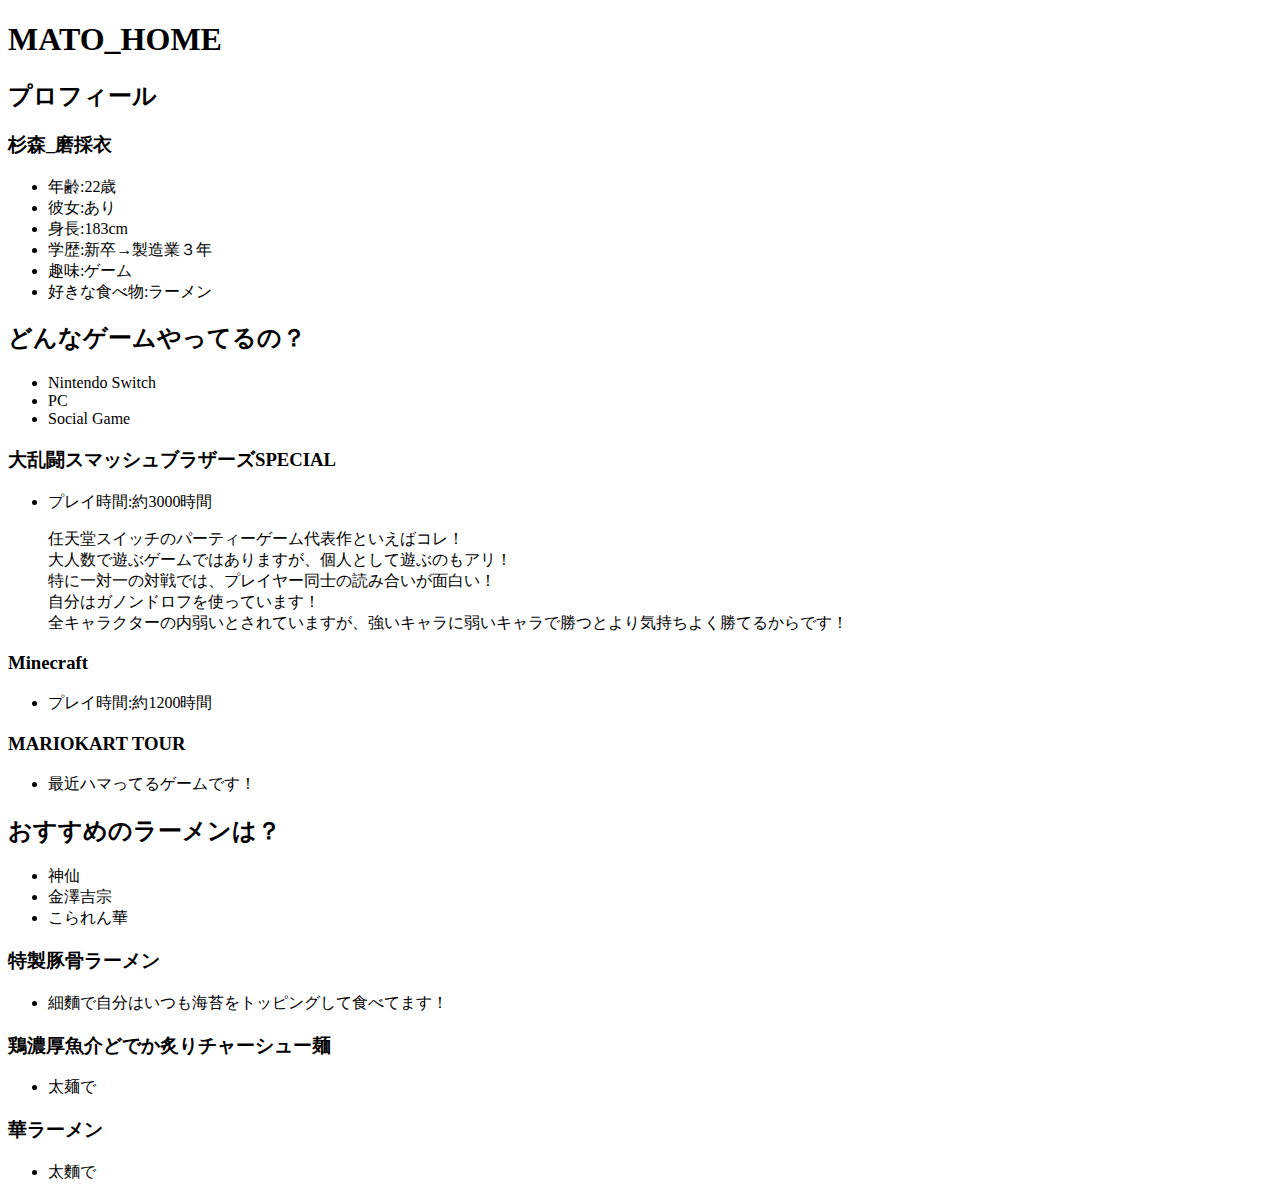
==== index.html @ 201be575 "htmlファイルを作成しました" ====
<!DOCTYPE html>
<html lang="ja">
<head>
  <meta charset="UTF-8">
  <meta http-equiv="X-UA-Compatible" content="IE=edge">
  <meta name="viewport" content="width=device-width, initial-scale=1.0">
  <title>MatoiSugimori_page</title>
  <!-- スタイルシートを読み込む -->
  <link rel="stylesheet" href="tab.css">
</head>
<body>
  <h1 class="title">MATO_HOME</h1>
  <div class="cp_common" ></div>
  <!--プロフィール-->
  <h2 class="unit_title">プロフィール</h2>
  <div class="profile">
    <h3 class="my_name">杉森_磨採衣</h3>
    <ul class="self_introduction_item">
      <li class="item">年齢:22歳</li>
      <li class="item">彼女:あり</li>
      <li class="item">身長:183cm</li>
      <li class="item">学歴:新卒→製造業３年</li>
      <li class="item">趣味:ゲーム</li>
      <li class="item">好きな食べ物:ラーメン</li>
    </ul>
  </div>
  <div class="cp_common"></div>
  <!-- ゲーム紹介タブ -->
  <h2 class="unit_title">どんなゲームやってるの？</h2>
  <div class="tab">
    <ul class="tab_menu">
      <li class="tab_menu_item is_active" data-tab="01">Nintendo Switch</li>
      <li class="tab_menu_item" data-tab="02">PC</li>
      <li class="tab_menu_item" data-tab="03">Social Game</li>
    </ul>
    <div class="tab_panel">
      <div class="tab_panel_box tab_panel_box001 is_show" data-panel="01">
        <h3 class="subtitle">大乱闘スマッシュブラザーズSPECIAL</h3>
        <ul class="tab_panel_text">
          <li>プレイ時間:約3000時間</li>
          <p>任天堂スイッチのパーティーゲーム代表作といえばコレ！
          <br>大人数で遊ぶゲームではありますが、個人として遊ぶのもアリ！
          <br>特に一対一の対戦では、プレイヤー同士の読み合いが面白い！
          <br>自分はガノンドロフを使っています！
          <br>全キャラクターの内弱いとされていますが、強いキャラに弱いキャラで勝つとより気持ちよく勝てるからです！
        </ul>
      </div>
      <div class="tab_panel_box tab_panel_box002" data-panel="02">
        <h3 class="subtitle">Minecraft</h3>
        <ul class="tab_panel_text">
          <li>プレイ時間:約1200時間</li>
          <p>

          </p>
        </ul>
      </div>
      <div class="tab_panel_box tab_panel_box003" data-panel="03">
        <h3 class="subtitle">MARIOKART TOUR</h3>
        <ul class="tab_panel_text">
          <li>最近ハマってるゲームです！</li>
          <p>

          </p>
        </ul>
      </div>
    </div>
  </div>
  <div class="cp_common"></div>
  <!--ラーメン紹介-->
  <h2 class="unit_title">おすすめのラーメンは？</h2>
  <div class="tab">
    <ul class="tab_menu">
      <li class="tab_menu_item is_active" data-tab="01">神仙</li>
      <li class="tab_menu_item" data-tab="02">金澤吉宗</li>
      <li class="tab_menu_item" data-tab="03">こられん華</li>
    </ul>
    <div class="tab_panel">
      <div class="tab_panel_box tab_panel_box001 is_show" data-panel="01">
        <h3 class="subtitle">特製豚骨ラーメン</h3>
        <ul class="tab_panel_text">
          <li>細麵で自分はいつも海苔をトッピングして食べてます！</li>
        </ul>
      </div>
      <div class="tab_panel_box tab_panel_box002" data-panel="02">
        <h3 class="subtitle">鶏濃厚魚介どでか炙りチャーシュー麺</h3>
        <ul class="tab_panel_text">
          <li>太麺で</li>
        </ul>
      </div>
      <div class="tab_panel_box tab_panel_box003" data-panel="03">
        <h3 class="subtitle">華ラーメン</h3>
        <ul class="tab_panel_text">
          <li>太麵で</li>
        </ul>
      </div>
    </div>
  </div>


  <!-- スクリプトを読み込む -->
  <script src="tab.js"></script>
</body>
</html>
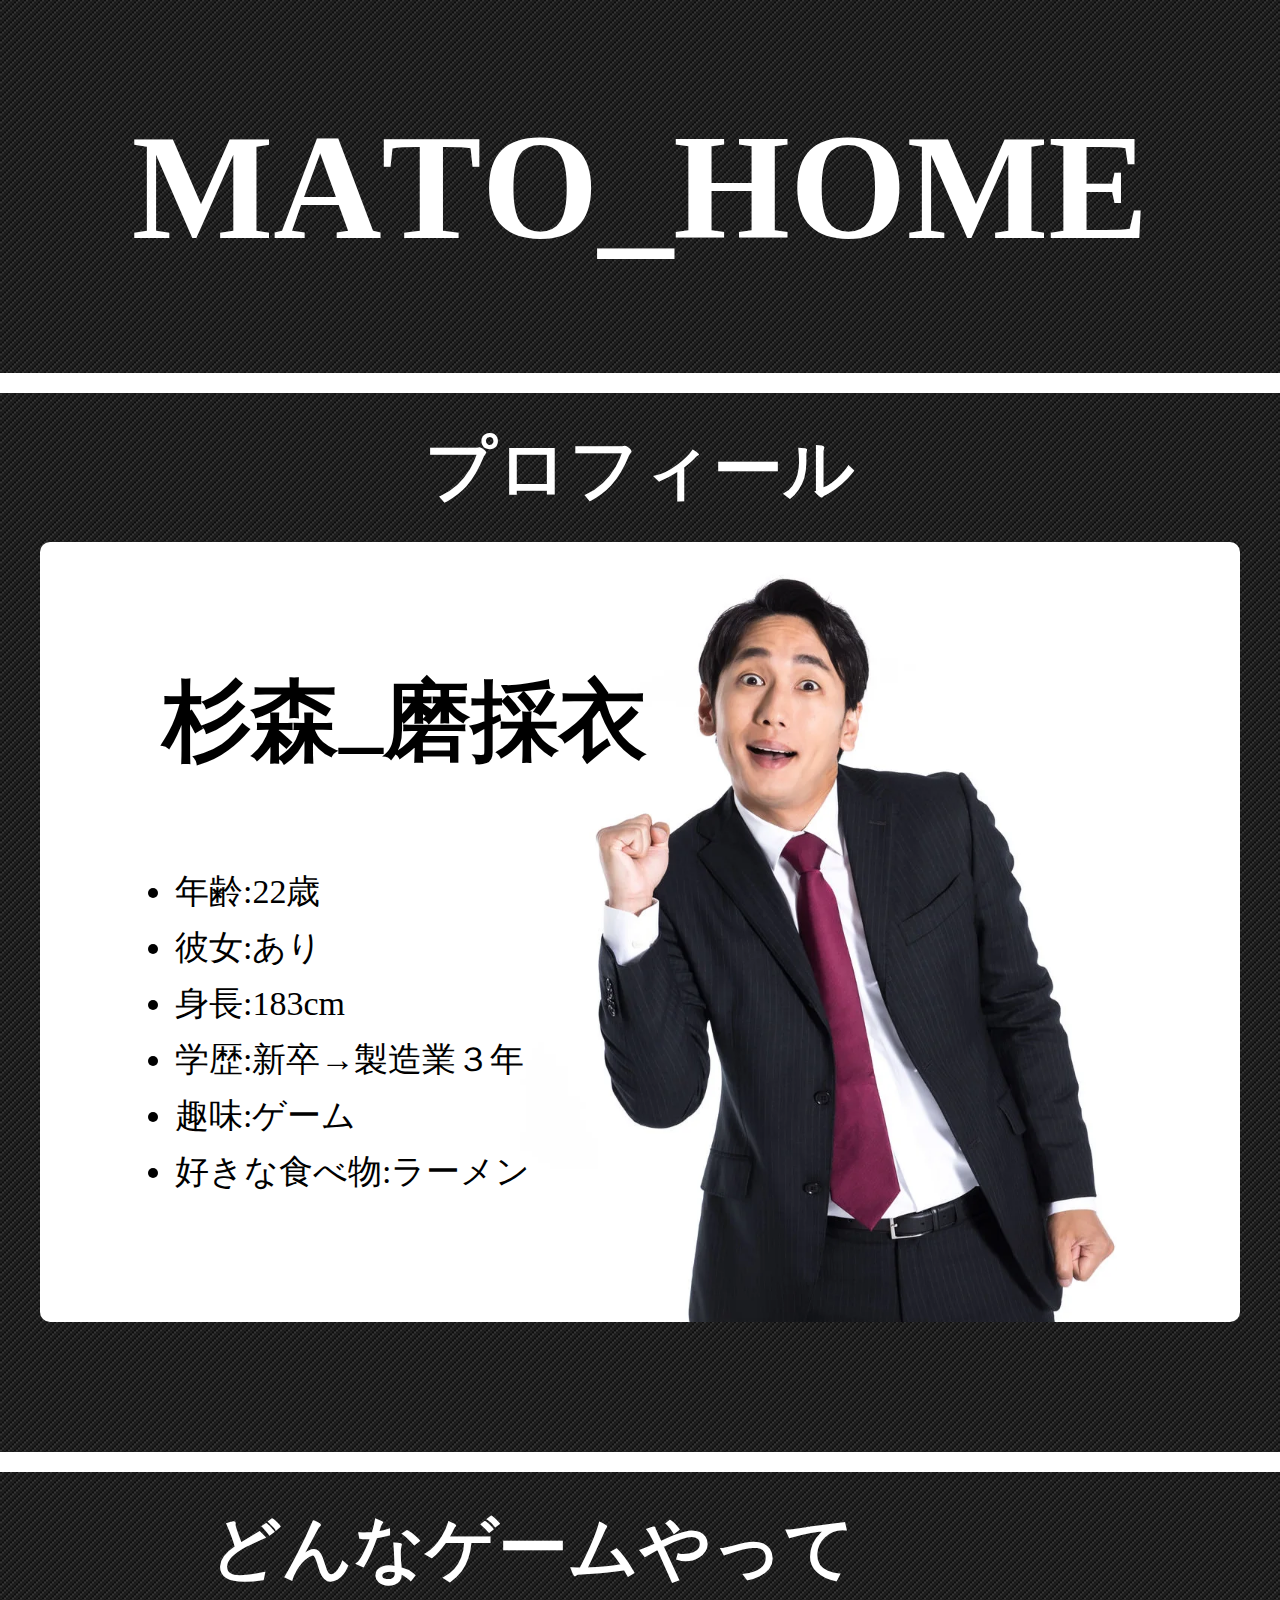
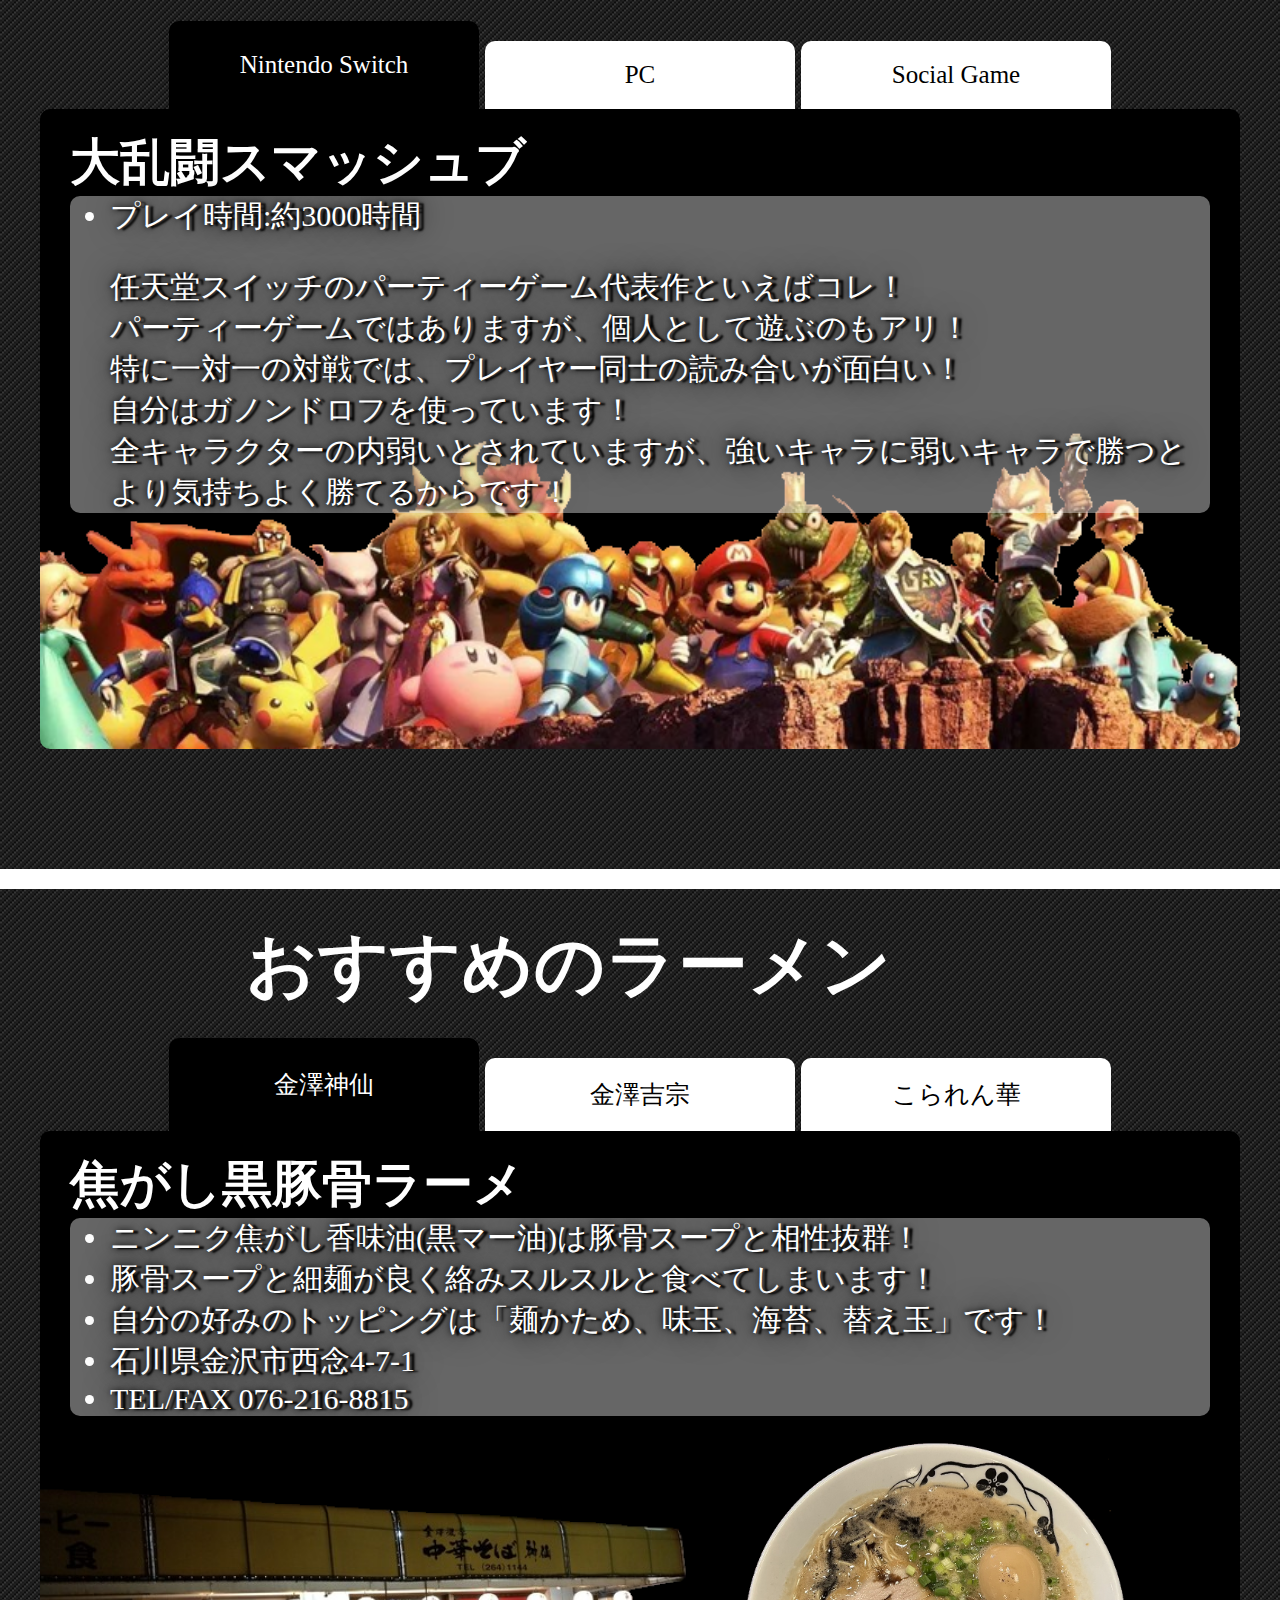
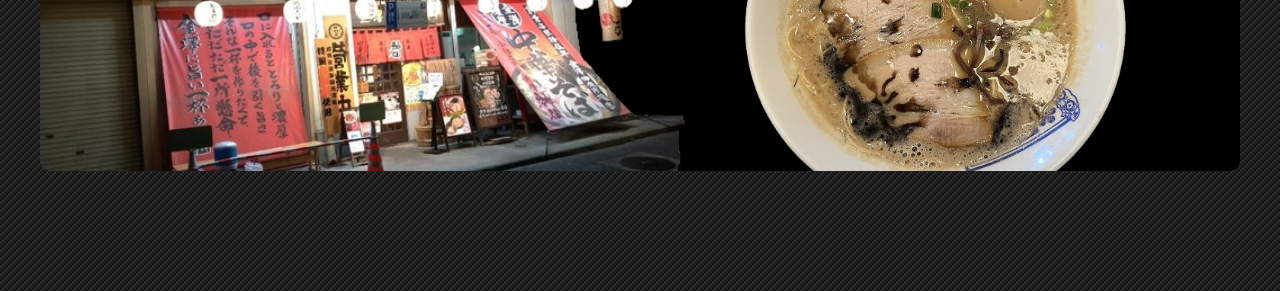
==== commit 3d62cd4c: "html css js ファイル訂正しました" ====
--- a/index.html
+++ b/index.html
@@ -6,15 +6,16 @@
   <meta name="viewport" content="width=device-width, initial-scale=1.0">
   <title>MatoiSugimori_page</title>
   <!-- スタイルシートを読み込む -->
+  <link rel="stylesheet" href="reset.css"><!--リセットcssを先に読み込む --> 
   <link rel="stylesheet" href="tab.css">
 </head>
 <body>
-  <h1 class="title">MATO_HOME</h1>
+  <h1 class="title js_text_anime">MATO_HOME</h1>
   <div class="cp_common" ></div>
   <!--プロフィール-->
-  <h2 class="unit_title">プロフィール</h2>
-  <div class="profile">
-    <h3 class="my_name">杉森_磨採衣</h3>
+  <h2 class="unit_title js_text_anime">プロフィール</h2>
+  <div class="profile ">
+    <h3 class="my_name js_text_anime">杉森_磨採衣</h3>
     <ul class="self_introduction_item">
       <li class="item">年齢:22歳</li>
       <li class="item">彼女:あり</li>
@@ -26,7 +27,7 @@
   </div>
   <div class="cp_common"></div>
   <!-- ゲーム紹介タブ -->
-  <h2 class="unit_title">どんなゲームやってるの？</h2>
+  <h2 class="unit_title js_text_anime">どんなゲームやってるの？</h2>
   <div class="tab">
     <ul class="tab_menu">
       <li class="tab_menu_item is_active" data-tab="01">Nintendo Switch</li>
@@ -34,63 +35,77 @@
       <li class="tab_menu_item" data-tab="03">Social Game</li>
     </ul>
     <div class="tab_panel">
-      <div class="tab_panel_box tab_panel_box001 is_show" data-panel="01">
-        <h3 class="subtitle">大乱闘スマッシュブラザーズSPECIAL</h3>
-        <ul class="tab_panel_text">
+      <div class="tab_panel_box tab_panel_box001 game_img01 is_show" data-panel="01">
+        <h3 class="subtitle js_text_anime">大乱闘スマッシュブラザーズSPECIAL</h3>
+        <ul class="tab_panel_text ">
           <li>プレイ時間:約3000時間</li>
           <p>任天堂スイッチのパーティーゲーム代表作といえばコレ！
-          <br>大人数で遊ぶゲームではありますが、個人として遊ぶのもアリ！
+          <br>パーティーゲームではありますが、個人として遊ぶのもアリ！
           <br>特に一対一の対戦では、プレイヤー同士の読み合いが面白い！
           <br>自分はガノンドロフを使っています！
           <br>全キャラクターの内弱いとされていますが、強いキャラに弱いキャラで勝つとより気持ちよく勝てるからです！
         </ul>
       </div>
-      <div class="tab_panel_box tab_panel_box002" data-panel="02">
+      <div class="tab_panel_box tab_panel_box002 game_img02" data-panel="02">
         <h3 class="subtitle">Minecraft</h3>
         <ul class="tab_panel_text">
           <li>プレイ時間:約1200時間</li>
-          <p>
-
+          <p>とにかく自由度が高く大人気作品のオープンワールドゲームです！
+          <br>ブロックで出来た世界の中で冒険をしたり、畑をしたりゲームの中で新しい人生を歩めます！
+          <br>大人数でモンスターを倒しに行ったりもでき、子供から大人まで楽しめる内容になっています！
           </p>
         </ul>
       </div>
-      <div class="tab_panel_box tab_panel_box003" data-panel="03">
+      <div class="tab_panel_box tab_panel_box003 game_img03" data-panel="03">
         <h3 class="subtitle">MARIOKART TOUR</h3>
         <ul class="tab_panel_text">
           <li>最近ハマってるゲームです！</li>
-          <p>
-
-          </p>
+          <p>マリオカートがスマホで気軽に遊べます！
+          <br>始めたばかりですが、画質が本当にキレイだと思います！ゲーム機の画質とほぼ変わりません！
+              そして、スーパーファミコンから3DSまでのコースも追加されており、幅広いです!
+          <br>ちょっとした待ち時間に出来るので、暇つぶしにもってこいのゲームです！</p>
         </ul>
       </div>
     </div>
   </div>
   <div class="cp_common"></div>
   <!--ラーメン紹介-->
-  <h2 class="unit_title">おすすめのラーメンは？</h2>
+  <h2 class="unit_title js_text_anime">おすすめのラーメンは？</h2>
   <div class="tab">
     <ul class="tab_menu">
-      <li class="tab_menu_item is_active" data-tab="01">神仙</li>
+      <li class="tab_menu_item is_active" data-tab="01">金澤神仙</li>
       <li class="tab_menu_item" data-tab="02">金澤吉宗</li>
       <li class="tab_menu_item" data-tab="03">こられん華</li>
     </ul>
     <div class="tab_panel">
-      <div class="tab_panel_box tab_panel_box001 is_show" data-panel="01">
-        <h3 class="subtitle">特製豚骨ラーメン</h3>
+      <div class="tab_panel_box tab_panel_box001 gourmet_img01 is_show" data-panel="01">
+        <h3 class="subtitle js_text_anime">焦がし黒豚骨ラーメン</h3>
         <ul class="tab_panel_text">
-          <li>細麵で自分はいつも海苔をトッピングして食べてます！</li>
+          <li>ニンニク焦がし香味油(黒マー油)は豚骨スープと相性抜群！</li>
+          <li>豚骨スープと細麺が良く絡みスルスルと食べてしまいます！</li>
+          <li>自分の好みのトッピングは「麺かため、味玉、海苔、替え玉」です！</li>
+          <li>石川県金沢市西念4-7-1</li>
+          <li>TEL/FAX 076-216-8815</li>
         </ul>
       </div>
-      <div class="tab_panel_box tab_panel_box002" data-panel="02">
+      <div class="tab_panel_box tab_panel_box002 gourmet_img02" data-panel="02">
         <h3 class="subtitle">鶏濃厚魚介どでか炙りチャーシュー麺</h3>
         <ul class="tab_panel_text">
-          <li>太麺で</li>
+          <li>どデカチャーシューと国産鶏のうまみを凝縮させ素材にこだわったスープ！</li>
+          <li>太麵と魚介系スープが日ごろの疲れを吹き飛ばしてくれます！</li>
+          <li>ご飯とお供に食べることをおすすめします！</li>
+          <li>石川県金沢市鞍月３丁目２７</li>
+          <li>TEL/FAX 076-266-3661</li>
         </ul>
       </div>
-      <div class="tab_panel_box tab_panel_box003" data-panel="03">
+      <div class="tab_panel_box tab_panel_box003 gourmet_img03" data-panel="03">
         <h3 class="subtitle">華ラーメン</h3>
         <ul class="tab_panel_text">
-          <li>太麵で</li>
+          <li>ふるさとの富山県で一番食べていた醤油ラーメンです！</li>
+          <li>分厚く大きなチャーシュー以外にデカい角煮が入っておりボリューミーです！</li>
+          <li>太麵で何より、スープが水のように飲めてしまいます！</li> 
+          <li>富山県富山市荒川新町４−１７</li>
+          <li>TEL/FAX 080-2958-4317</li>
         </ul>
       </div>
     </div>
--- a/tab.css
+++ b/tab.css
@@ -0,0 +1,227 @@
+body {
+  background-image: url(images/carbon022-768x576.jpg);
+  background-size: 20%;
+  background-position: center;
+  background-repeat: repeat;
+  margin: 0;
+  margin-top: 90px;
+}
+
+.unit_title {
+  display: flex;
+  justify-content: center;
+  font-size: 70px;
+  color: #ffffff;
+  margin-bottom: 0px;
+  padding-bottom: 25px;
+  margin-top: 30px;
+}
+
+.unit_title:hover {
+  color: rgb(99, 99, 99);
+}
+
+.cp_common {
+  border-style: solid;
+  border-color: rgb(255, 255, 255);
+  border-width: 20px 0 0 0;
+  /* margin-bottom: 190px; */
+}
+
+.title {
+  display: flex;
+  justify-content: center;
+  font-size: 150px;
+  color: #ffffff;
+}
+
+.title:hover {
+  color: rgb(99, 99, 99);
+}
+
+.profile {
+  color: #ffffff;
+  font-size: 20px;
+  background-image: url(images/kuchikomi819_TP_V.webp);
+  background-position: center;
+  background-repeat: no-repeat;
+  border-top-left-radius: 10px;
+  border-top-right-radius: 10px;
+  border-bottom-left-radius: 10px;
+  border-bottom-right-radius: 10px;
+  height: 780px;
+  width: 1200px;
+  background-size: 100%;
+  margin: 0 auto;
+  margin-bottom: 130px;
+  /* magin bottom など */
+}
+
+
+.my_name {
+  display: flex;
+  justify-content: center;
+  color: black;
+  font-size: 88px;
+  margin-right: 470px;
+  margin-top: 0px;
+  padding-top: 120px;
+}
+
+.self_introduction_item {
+  margin-top: 60px;
+  color: black;
+  font-size: 34px;
+  margin-left: 95px;
+}
+
+.item{
+  margin-bottom: 10px;
+}
+
+.tab {
+    max-width: 1200px;
+    max-height: 740px;
+    margin: 0 auto;
+    margin-bottom: 120px;
+    /* margin-top: 270px; */
+  }
+  
+  /* タブメニュー */
+.tab_menu {
+  display: flex;
+  align-items: flex-end; /* メニューを下揃え */
+  justify-content: center;
+  min-height: 50px; /* メニュー切替時にタブがズレないように */
+  padding: 0;
+  margin: 0;
+  font-size: 25px;
+  white-space: nowrap;
+}
+
+.tab_menu_item {
+  list-style: none;
+  width: 200px;
+  padding: 20px 55px; /* メニューに高さを付ける */
+  text-align: center;
+  margin-right: 6px;
+  background-color: #ffffff;
+  border-top-left-radius: 10px;
+  border-top-right-radius: 10px;
+  cursor: pointer;
+  transition: all .3s; /* アニメーション */
+}
+
+.tab_menu_item:last-of-type {
+  margin-right: 0px;
+}
+
+/* is-activeがついている時のスタイル */
+.tab_menu_item.is_active {
+  background-color: rgb(0, 0, 0);
+  color: #ffffff;
+  padding: 30px 55px;
+}
+
+/* タブパネル */
+.tab_panel {
+  width: 100%;
+  font-size: 20px;
+}
+
+.tab_panel_box {
+  min-height: 620px;
+  padding: 10px 30px;
+  border-radius: 10px;
+}
+
+.tab_panel_text {
+  font-size: 30px;
+  margin-top: 0px;
+  text-shadow: 5px 1px 2px rgb(2, 2, 2), 0 0 1em rgb(0, 0, 0), 0 0 0.2em rgb(0, 0, 0);
+  background-color: rgba(255,255,255,0.4);
+  border-top-left-radius: 10px;
+  border-top-right-radius: 10px;
+  border-bottom-left-radius: 10px;
+  border-bottom-right-radius: 10px;
+}
+
+.tab_panel_box001 {
+  display: none;
+  color: #ffffff;
+}
+
+.tab_panel_box002 {
+  display: none;
+  color: #ffffff;
+}
+
+.tab_panel_box003 {
+  display: none;
+  color: #ffffff;
+}
+
+.game_img01 {
+  background: url(images/スクリーンショット\ 2023-11-07\ 204958.png);
+  background-repeat: no-repeat;
+  background-size: 100%;
+  background-color: rgb(0, 0, 0);
+  background-position: 0px 80px ;
+}
+
+.game_img02 {
+  background: url(images/スクリーンショット\ 2023-11-07\ 204823.png);
+  background-repeat: no-repeat;
+  background-size: 109%;
+  background-color: rgb(0, 0, 0);
+}
+
+.game_img03 {
+  background: url(images/maxresdefault.png);
+  background-repeat: no-repeat;
+  background-size: 79%;
+  background-color: rgb(0, 0, 0);
+  background-position: 254px 227px ;
+}
+
+.gourmet_img01 {
+  background: url(images/S__20529167_0.png), url(images/640x640_rect_116047180.png);
+  background-repeat: no-repeat, no-repeat;
+  background-size: 47%, 60%;
+  background-color: black;
+  background-position: 617px 285px, 0px 238px;
+}
+
+.gourmet_img02 {
+  background: url(images/dodeka_nboshi_900.png), url(images/A00000114.png);
+  background-repeat: no-repeat, no-repeat;
+  background-size: 52%, 60%;
+  background-color: black;
+  background-position: 580px 170px, -38px 247px;
+}
+
+.gourmet_img03 {
+  background: url(images/S__20529167_0.png), url(images/640x640_rect_160432786.png);
+  background-repeat: no-repeat, no-repeat;
+  background-size: 75%, 48%;
+  background-color: black;
+  background-position: 445px 42px, 0px 348px;
+}
+
+/* is-showがついている時のスタイル */
+.tab_panel_box.is_show {
+  display: block;
+}
+
+.subtitle {
+  font-size: 50px;
+  margin-bottom: 0px;
+  margin-top: 10px;
+}
+
+/*アニメーション*/
+
+.js_text_anime span {
+  opacity: 0;
+  transition: 1.5s;
+}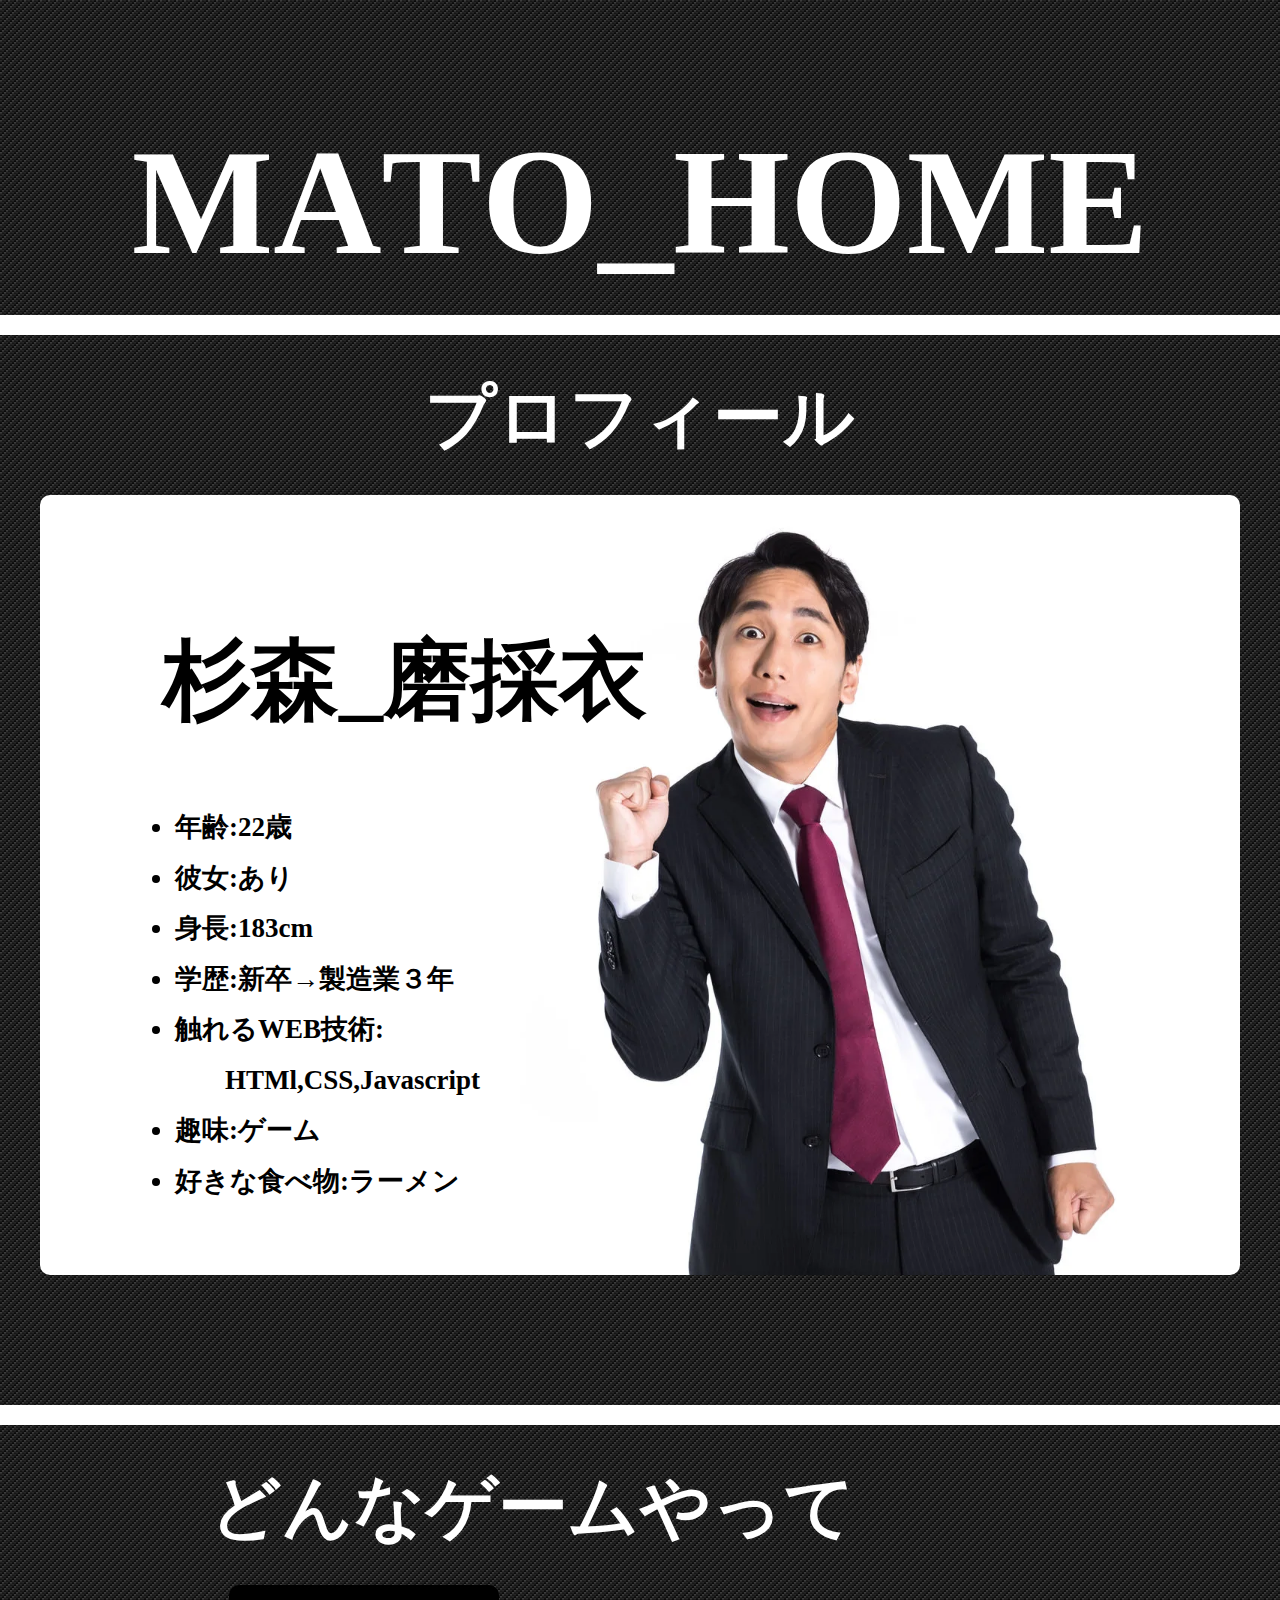
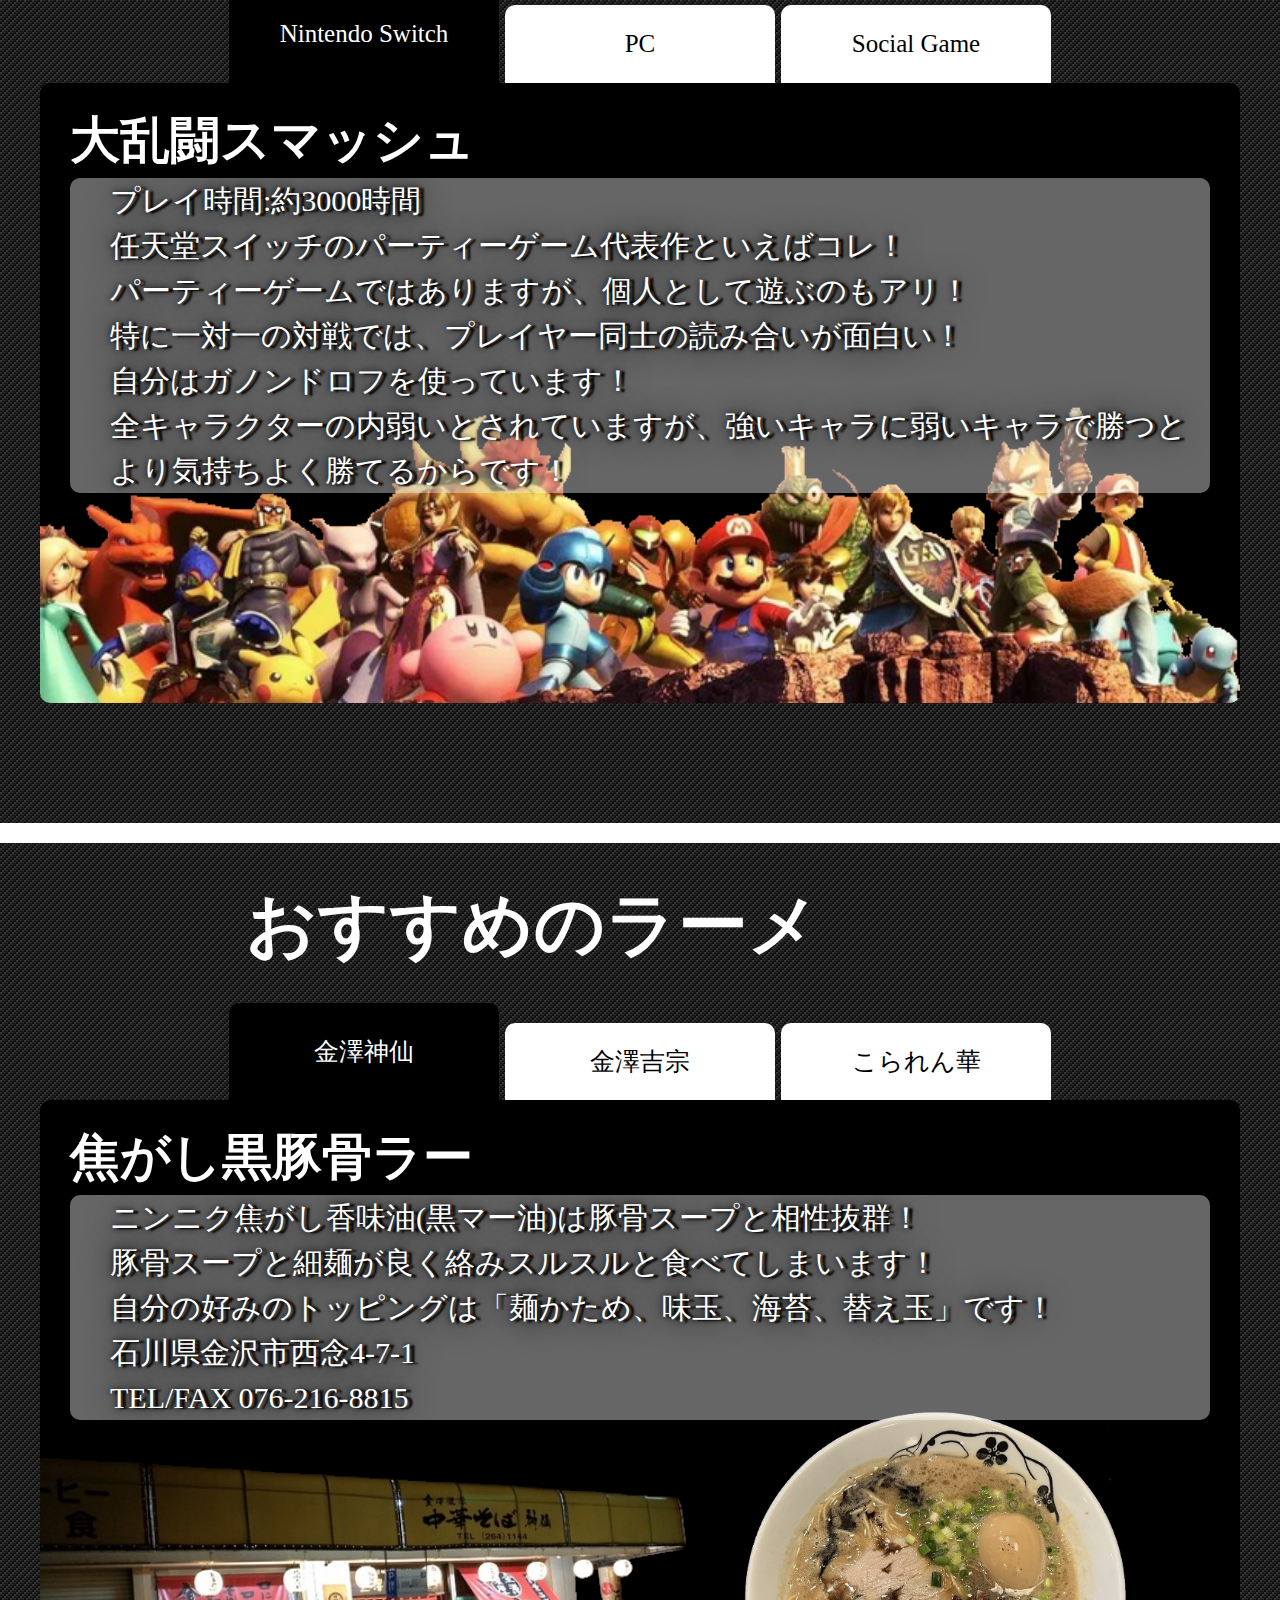
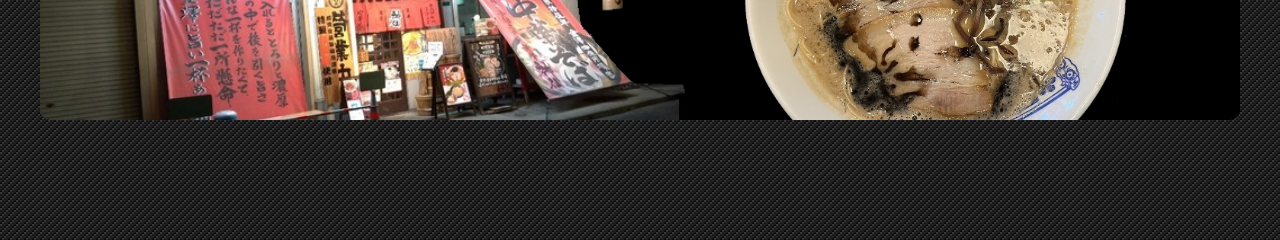
==== commit e2e2ffd1: "サンプルファイルを作成しました" ====
--- a/index.html
+++ b/index.html
@@ -17,12 +17,14 @@
   <div class="profile ">
     <h3 class="my_name js_text_anime">杉森_磨採衣</h3>
     <ul class="self_introduction_item">
-      <li class="item">年齢:22歳</li>
-      <li class="item">彼女:あり</li>
-      <li class="item">身長:183cm</li>
-      <li class="item">学歴:新卒→製造業３年</li>
-      <li class="item">趣味:ゲーム</li>
-      <li class="item">好きな食べ物:ラーメン</li>
+      <li class="item first_li">年齢:22歳</li>
+      <li class="item first_li">彼女:あり</li>
+      <li class="item first_li">身長:183cm</li>
+      <li class="item first_li">学歴:新卒→製造業３年</li>
+      <li class="item first_li">触れるWEB技術:</li>
+      <li class="item position_li">HTMl,CSS,Javascript</li>
+      <li class="item first_li">趣味:ゲーム</li>
+      <li class="item first_li">好きな食べ物:ラーメン</li>
     </ul>
   </div>
   <div class="cp_common"></div>
@@ -39,31 +41,30 @@
         <h3 class="subtitle js_text_anime">大乱闘スマッシュブラザーズSPECIAL</h3>
         <ul class="tab_panel_text ">
           <li>プレイ時間:約3000時間</li>
-          <p>任天堂スイッチのパーティーゲーム代表作といえばコレ！
-          <br>パーティーゲームではありますが、個人として遊ぶのもアリ！
-          <br>特に一対一の対戦では、プレイヤー同士の読み合いが面白い！
-          <br>自分はガノンドロフを使っています！
-          <br>全キャラクターの内弱いとされていますが、強いキャラに弱いキャラで勝つとより気持ちよく勝てるからです！
+          <li>任天堂スイッチのパーティーゲーム代表作といえばコレ！</li>
+          <li>パーティーゲームではありますが、個人として遊ぶのもアリ！</li>
+          <li>特に一対一の対戦では、プレイヤー同士の読み合いが面白い！</li>
+          <li>自分はガノンドロフを使っています！</li>
+          <li>全キャラクターの内弱いとされていますが、強いキャラに弱いキャラで勝つとより気持ちよく勝てるからです！</li>
         </ul>
       </div>
       <div class="tab_panel_box tab_panel_box002 game_img02" data-panel="02">
         <h3 class="subtitle">Minecraft</h3>
         <ul class="tab_panel_text">
           <li>プレイ時間:約1200時間</li>
-          <p>とにかく自由度が高く大人気作品のオープンワールドゲームです！
-          <br>ブロックで出来た世界の中で冒険をしたり、畑をしたりゲームの中で新しい人生を歩めます！
-          <br>大人数でモンスターを倒しに行ったりもでき、子供から大人まで楽しめる内容になっています！
-          </p>
+          <li>とにかく自由度が高く大人気作品のオープンワールドゲームです！</li>
+          <li>ブロックで出来た世界の中で冒険をしたり、畑をしたりゲームの中で新しい人生を歩めます！</li>
+          <li>大人数でモンスターを倒しに行ったりもでき、子供から大人まで楽しめる内容になっています！</li>
         </ul>
       </div>
       <div class="tab_panel_box tab_panel_box003 game_img03" data-panel="03">
         <h3 class="subtitle">MARIOKART TOUR</h3>
         <ul class="tab_panel_text">
           <li>最近ハマってるゲームです！</li>
-          <p>マリオカートがスマホで気軽に遊べます！
-          <br>始めたばかりですが、画質が本当にキレイだと思います！ゲーム機の画質とほぼ変わりません！
+          <li>マリオカートがスマホで気軽に遊べます！</li>
+          <li>始めたばかりですが、画質が本当にキレイだと思います！ゲーム機の画質とほぼ変わりません！
               そして、スーパーファミコンから3DSまでのコースも追加されており、幅広いです!
-          <br>ちょっとした待ち時間に出来るので、暇つぶしにもってこいのゲームです！</p>
+          <li>ちょっとした待ち時間に出来るので、暇つぶしにもってこいのゲームです！</li>
         </ul>
       </div>
     </div>
--- a/tab.css
+++ b/tab.css
@@ -71,12 +71,21 @@
 .self_introduction_item {
   margin-top: 60px;
   color: black;
-  font-size: 34px;
+  font-size: 27px;
   margin-left: 95px;
+  font-weight: bold;
 }
 
 .item{
   margin-bottom: 10px;
+}
+
+.first_li {
+  list-style-type: disc;
+}
+
+.position_li {
+  padding-left: 50px;
 }
 
 .tab {
@@ -101,9 +110,11 @@
 
 .tab_menu_item {
   list-style: none;
-  width: 200px;
+  width: 270px;
   padding: 20px 55px; /* メニューに高さを付ける */
   text-align: center;
+  display: flex;
+  justify-content: center;
   margin-right: 6px;
   background-color: #ffffff;
   border-top-left-radius: 10px;
@@ -120,7 +131,7 @@
 .tab_menu_item.is_active {
   background-color: rgb(0, 0, 0);
   color: #ffffff;
-  padding: 30px 55px;
+  padding: 30px 135px;
 }
 
 /* タブパネル */
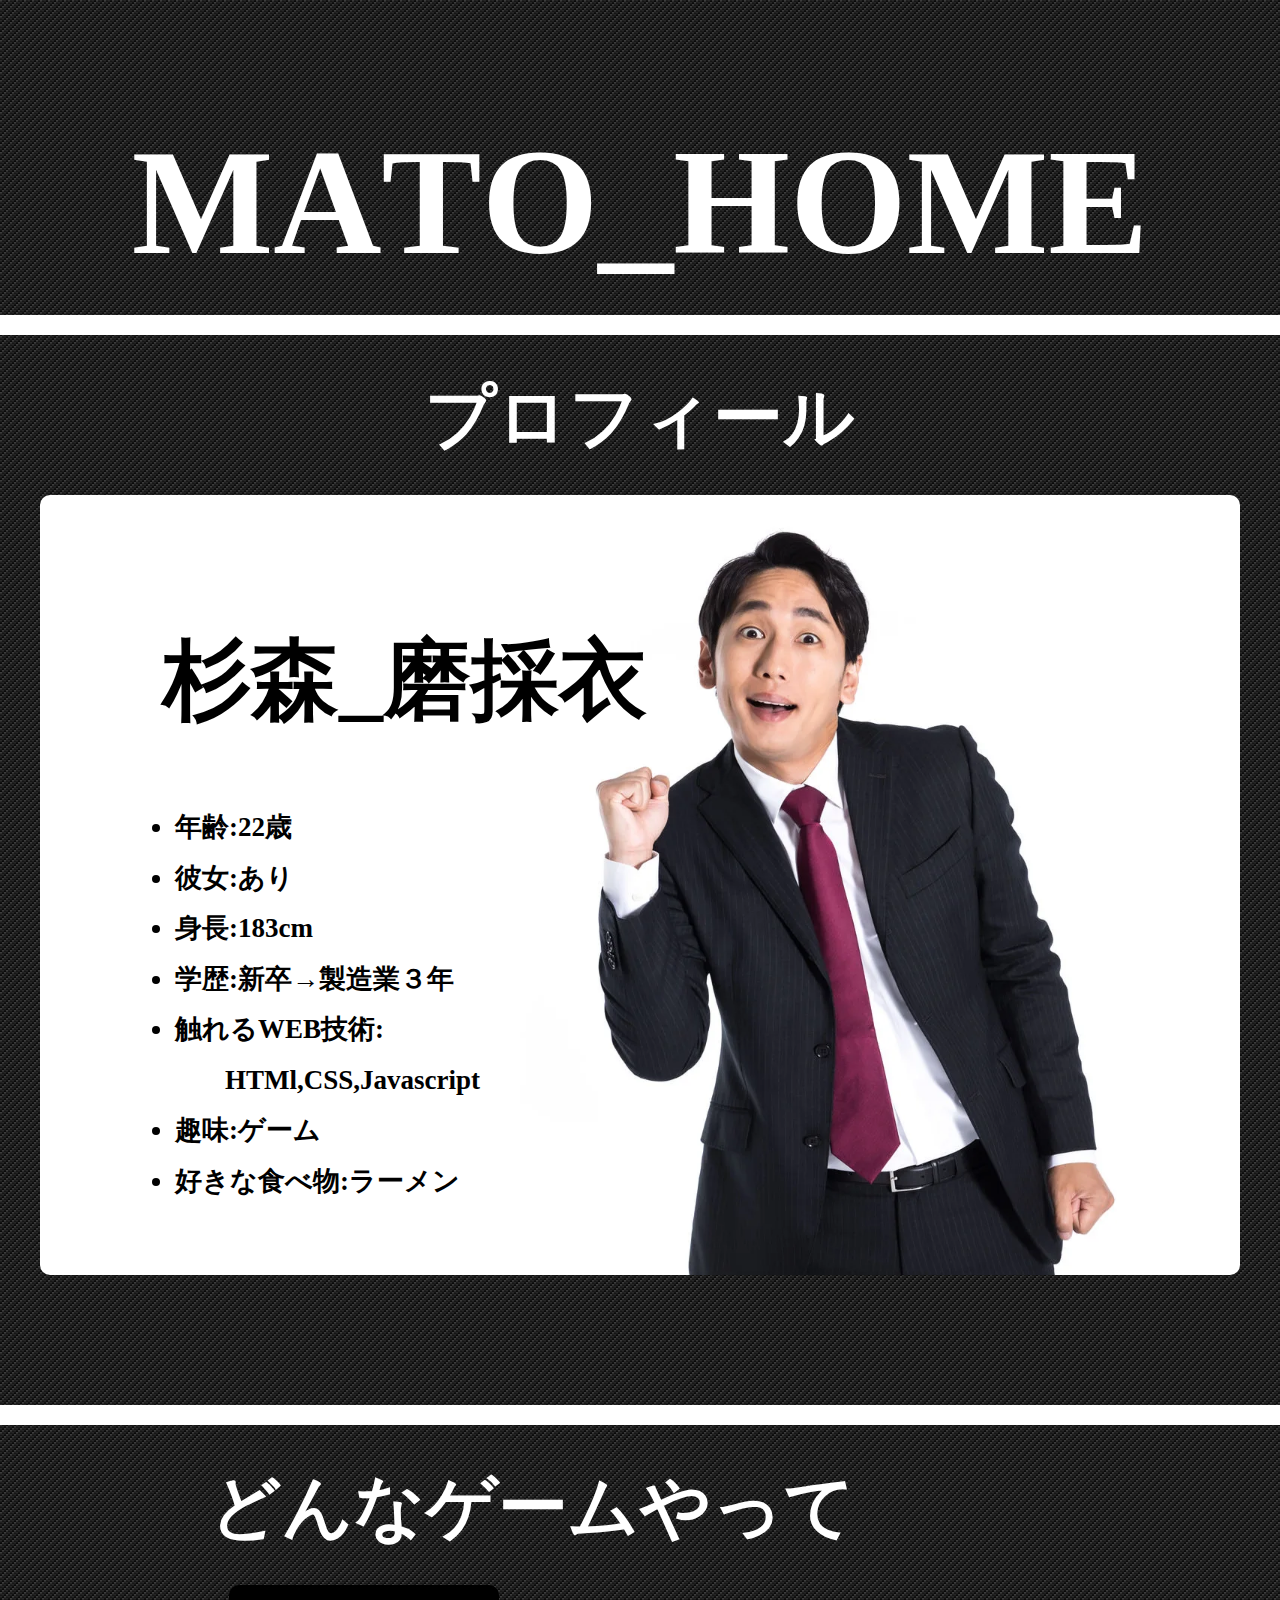
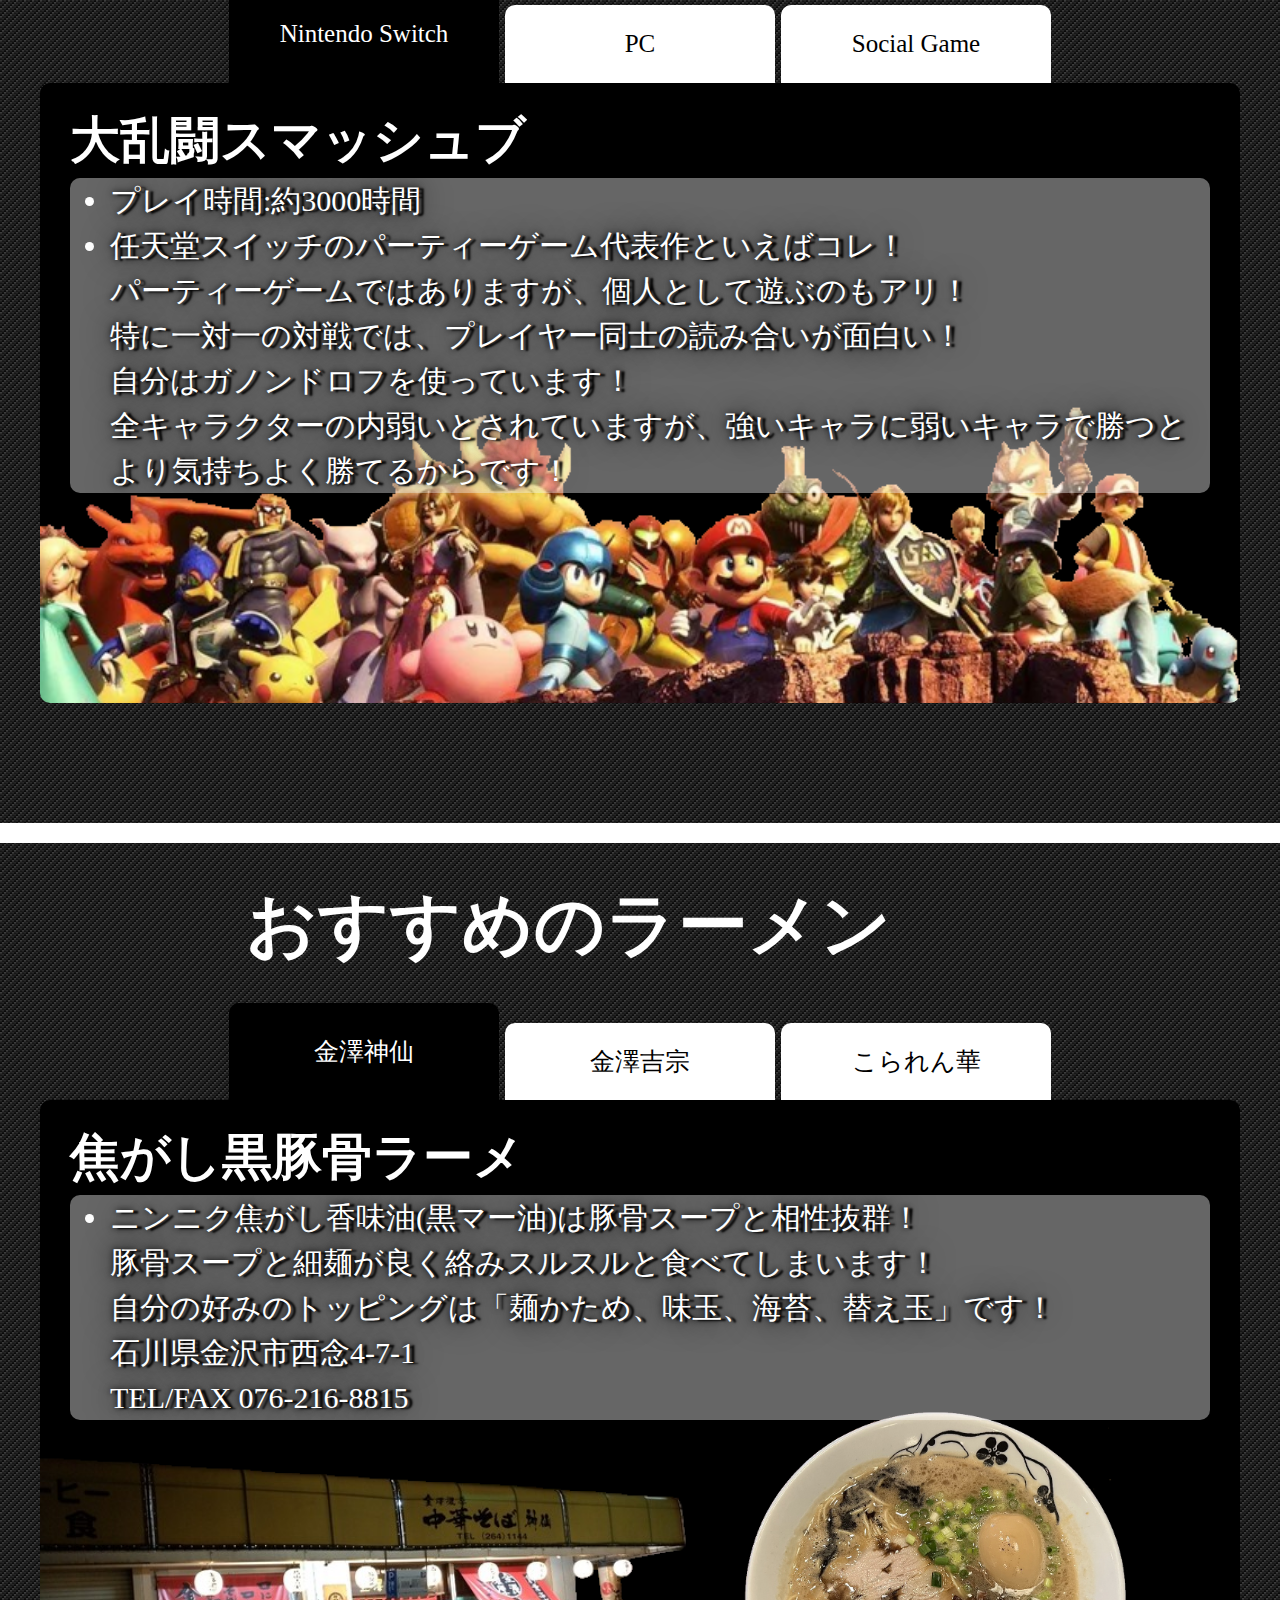
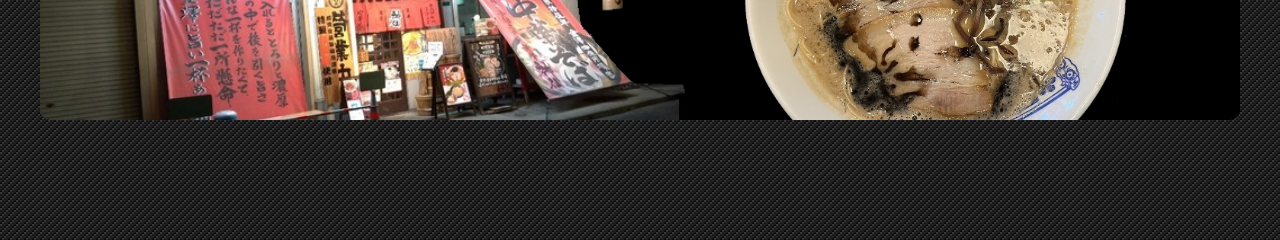
==== commit bfdd216c: "HTMLファイルを作成しました" ====
--- a/index.html
+++ b/index.html
@@ -40,8 +40,8 @@
       <div class="tab_panel_box tab_panel_box001 game_img01 is_show" data-panel="01">
         <h3 class="subtitle js_text_anime">大乱闘スマッシュブラザーズSPECIAL</h3>
         <ul class="tab_panel_text ">
-          <li>プレイ時間:約3000時間</li>
-          <li>任天堂スイッチのパーティーゲーム代表作といえばコレ！</li>
+          <li class="first_li">プレイ時間:約3000時間</li>
+          <li class="first_li">任天堂スイッチのパーティーゲーム代表作といえばコレ！</li>
           <li>パーティーゲームではありますが、個人として遊ぶのもアリ！</li>
           <li>特に一対一の対戦では、プレイヤー同士の読み合いが面白い！</li>
           <li>自分はガノンドロフを使っています！</li>
@@ -51,8 +51,8 @@
       <div class="tab_panel_box tab_panel_box002 game_img02" data-panel="02">
         <h3 class="subtitle">Minecraft</h3>
         <ul class="tab_panel_text">
-          <li>プレイ時間:約1200時間</li>
-          <li>とにかく自由度が高く大人気作品のオープンワールドゲームです！</li>
+          <li class="first_li">プレイ時間:約1200時間</li>
+          <li class="first_li">とにかく自由度が高く大人気作品のオープンワールドゲームです！</li>
           <li>ブロックで出来た世界の中で冒険をしたり、畑をしたりゲームの中で新しい人生を歩めます！</li>
           <li>大人数でモンスターを倒しに行ったりもでき、子供から大人まで楽しめる内容になっています！</li>
         </ul>
@@ -60,8 +60,8 @@
       <div class="tab_panel_box tab_panel_box003 game_img03" data-panel="03">
         <h3 class="subtitle">MARIOKART TOUR</h3>
         <ul class="tab_panel_text">
-          <li>最近ハマってるゲームです！</li>
-          <li>マリオカートがスマホで気軽に遊べます！</li>
+          <li class="first_li">最近ハマってるゲームです！</li>
+          <li class="first_li">マリオカートがスマホで気軽に遊べます！</li>
           <li>始めたばかりですが、画質が本当にキレイだと思います！ゲーム機の画質とほぼ変わりません！
               そして、スーパーファミコンから3DSまでのコースも追加されており、幅広いです!
           <li>ちょっとした待ち時間に出来るので、暇つぶしにもってこいのゲームです！</li>
@@ -82,7 +82,7 @@
       <div class="tab_panel_box tab_panel_box001 gourmet_img01 is_show" data-panel="01">
         <h3 class="subtitle js_text_anime">焦がし黒豚骨ラーメン</h3>
         <ul class="tab_panel_text">
-          <li>ニンニク焦がし香味油(黒マー油)は豚骨スープと相性抜群！</li>
+          <li class="first_li">ニンニク焦がし香味油(黒マー油)は豚骨スープと相性抜群！</li>
           <li>豚骨スープと細麺が良く絡みスルスルと食べてしまいます！</li>
           <li>自分の好みのトッピングは「麺かため、味玉、海苔、替え玉」です！</li>
           <li>石川県金沢市西念4-7-1</li>
@@ -92,7 +92,7 @@
       <div class="tab_panel_box tab_panel_box002 gourmet_img02" data-panel="02">
         <h3 class="subtitle">鶏濃厚魚介どでか炙りチャーシュー麺</h3>
         <ul class="tab_panel_text">
-          <li>どデカチャーシューと国産鶏のうまみを凝縮させ素材にこだわったスープ！</li>
+          <li class="first_li">どデカチャーシューと国産鶏のうまみを凝縮させ素材にこだわったスープ！</li>
           <li>太麵と魚介系スープが日ごろの疲れを吹き飛ばしてくれます！</li>
           <li>ご飯とお供に食べることをおすすめします！</li>
           <li>石川県金沢市鞍月３丁目２７</li>
@@ -102,7 +102,7 @@
       <div class="tab_panel_box tab_panel_box003 gourmet_img03" data-panel="03">
         <h3 class="subtitle">華ラーメン</h3>
         <ul class="tab_panel_text">
-          <li>ふるさとの富山県で一番食べていた醤油ラーメンです！</li>
+          <li class="first_li">ふるさとの富山県で一番食べていた醤油ラーメンです！</li>
           <li>分厚く大きなチャーシュー以外にデカい角煮が入っておりボリューミーです！</li>
           <li>太麵で何より、スープが水のように飲めてしまいます！</li> 
           <li>富山県富山市荒川新町４−１７</li>
